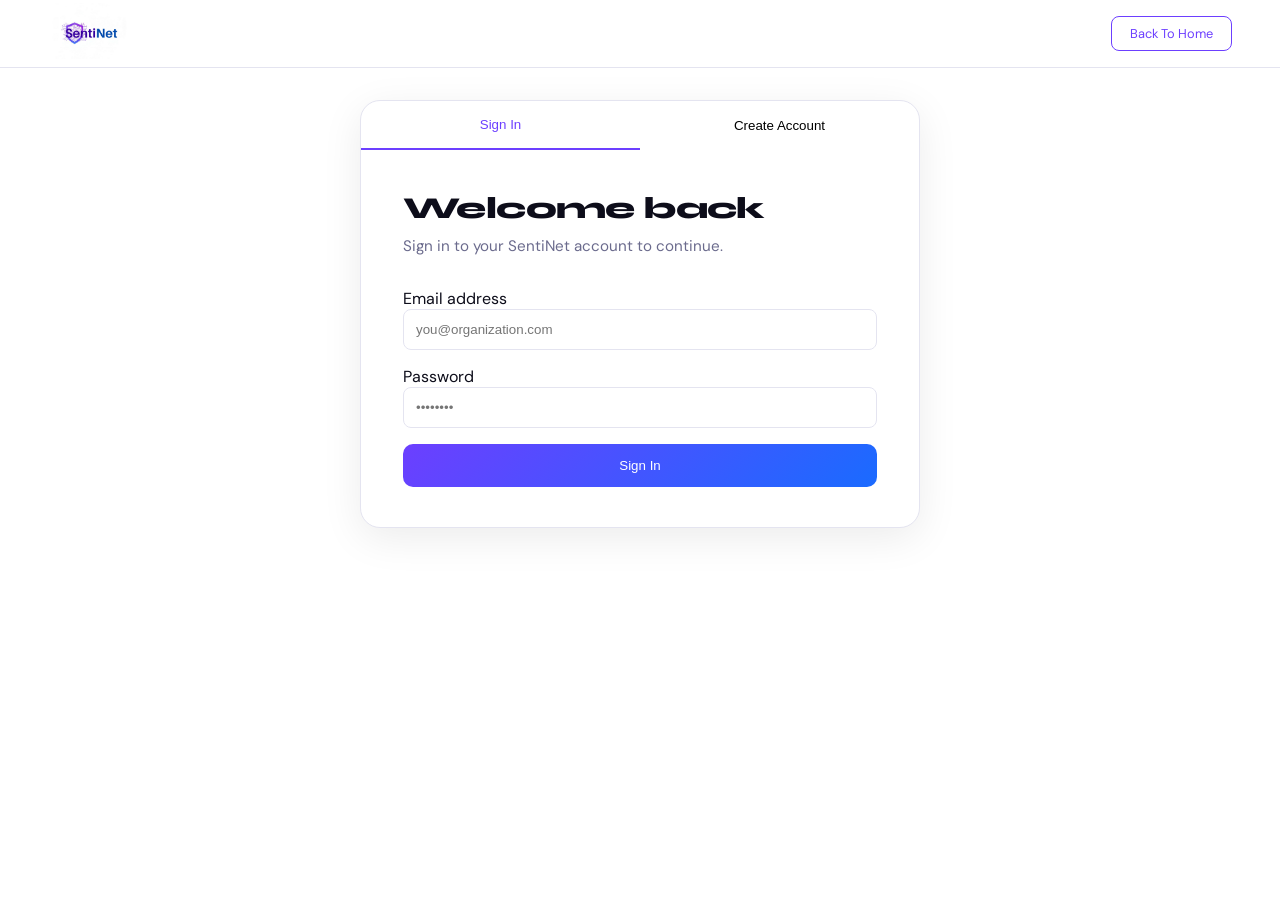
==== signin.html @ ac6060fc "Initial commit" ====
<!DOCTYPE html>
<html lang="en">
<head>
  <meta charset="UTF-8" />
  <meta name="viewport" content="width=device-width, initial-scale=1.0" />
  <title>SentiNet – Sign In</title>

  <!-- Fonts -->
  <link rel="preconnect" href="https://fonts.googleapis.com" />
  <link rel="preconnect" href="https://fonts.gstatic.com" crossorigin />
  <link href="https://fonts.googleapis.com/css2?family=Syne:wght@400;600;700;800&family=DM+Sans:wght@300;400;500&display=swap" rel="stylesheet" />

  <!-- CSS -->
  <link rel="stylesheet" href="signin.css" />
   <link rel="stylesheet" href="styles.css" />

</head>

<body>

  <!-- NAV -->
  <nav>
    <a href="index.html" class="nav-brand">
        <img src="logo.jpeg" alt="logo" class="nav-logo" img/>
    </a>

    <a href="index.html" class="btn-backtohome">Back To Home</a>
  </nav>

  <!-- PAGE -->
  <div class="page">
    <div class="card" id="card">

      <!-- TABS -->
      <div class="tabs">
        <button class="tab active" onclick="switchTab('signin')">Sign In</button>
        <button class="tab" onclick="switchTab('register')">Create Account</button>
      </div>

      <!-- SIGN IN -->
      <div class="panel" id="panel-signin">
        <p class="panel-title">Welcome back</p>
        <p class="panel-sub">Sign in to your SentiNet account to continue.</p>

        <div class="form-group">
          <label>Email address</label>
          <input type="email" id="si-email" placeholder="you@organization.com" />
        </div>

        <div class="form-group">
          <label>Password</label>
          <input type="password" id="si-password" placeholder="••••••••" />
          <p class="err-msg" id="si-err"></p>
        </div>

        <button class="btn-primary" onclick="handleSignIn()">
          Sign In
        </button>
      </div>

      <!-- REGISTER -->
      <div class="panel hidden" id="panel-register">
        <p class="panel-title">Create account</p>
        <p class="panel-sub">Set up your SentiNet profile.</p>

        <div class="row-2">
          <div class="form-group">
            <label>Full Name</label>
            <input type="text" id="reg-name" />
          </div>

          <div class="form-group">
            <label>Organization</label>
            <input type="text" id="reg-org" />
          </div>
        </div>

        <div class="form-group">
          <label>Your Role</label>
          <select id="reg-role">
            <option disabled selected>Select role</option>
            <option>IT Administrator</option>
            <option>Network Manager</option>
            <option>Security Officer</option>
            <option>Office Manager</option>
          </select>
        </div>

        <div class="form-group">
          <label>Email</label>
          <input type="email" id="reg-email" />
        </div>

        <div class="form-group">
          <label>Password</label>
          <input type="password" id="reg-password" />
        </div>

        <div class="form-group">
          <label>Confirm Password</label>
          <input type="password" id="reg-confirm" />
          <p class="err-msg" id="reg-err"></p>
        </div>

        <button class="btn-primary" onclick="handleRegister()">
          Create Account
        </button>
      </div>

      <!-- SUCCESS -->
      <div class="success-screen" id="success-screen">
        <div class="success-icon">✔</div>
        <p class="success-title">Account created!</p>
        <p class="success-sub" id="success-msg"></p>

        <button class="btn-primary" onclick="window.location.href='dashboard.html'">
          Go to Dashboard
        </button>
      </div>

    </div>
  </div>

  <!-- JS -->
  <script src="signin.js"></script>

</body>
</html>
---- signin.css ----
/* RESET */
*, *::before, *::after {
  box-sizing: border-box;
  margin: 0;
  padding: 0;
}

:root {
  --white:#fff;
  --off:#f7f7fb;
  --purple:#6c3fff;
  --blue:#1a6bff;
  --ink:#0d0d1a;
  --muted:#6b6b8d;
  --border:#e4e4f0;
  --error:#ef4444;
}

body {
  font-family: 'DM Sans', sans-serif;
  background: var(--off);
  min-height: 100vh;
}

/* NAV */
nav {
  position: fixed;
  top: 0;
  width: 100%;
  height: 68px;
  display: flex;
  justify-content: space-between;
  align-items: center;
  padding: 0 48px;
  background: rgba(255,255,255,0.9);
  border-bottom: 1px solid var(--border);
}


/* LAYOUT */
.page {
  display: flex;
  justify-content: center;
  align-items: center;
  padding: 100px 20px;
}

.card {
  background: #fff;
  border: 1px solid var(--border);
  border-radius: 20px;
  width: 100%;
  max-width: 560px; 
  overflow: hidden;
  box-shadow: 0 10px 40px rgba(0,0,0,0.08); 
}

/* TABS */
.tabs {
  display: flex;
}

.tab {
  flex: 1;
  padding: 16px;
  border: none;
  background: transparent;
  cursor: pointer;
}

.tab.active {
  color: var(--purple);
  border-bottom: 2px solid var(--purple);
}

/* PANELS */
.panel {
  padding: 40px 42px; 
}

.panel-title {
  font-family: 'Syne', sans-serif;
  font-size: 1.9rem;
  font-weight: 800;
  letter-spacing: -0.02em;
  margin-bottom: 8px;
  color: var(--ink);
}

.panel-sub {
  font-size: 0.95rem;
  color: var(--muted);
  margin-bottom: 30px;
  line-height: 1.6;
}
.hidden {
  display: none;
}

/* FORM */
.form-group {
  margin-bottom: 16px;
}

input, select {
  width: 100%;
  padding: 12px;
  border: 1px solid var(--border);
  border-radius: 8px;
}

/* BUTTON */
.btn-primary {
  width: 100%;
  padding: 14px;
  background: linear-gradient(135deg,var(--purple),var(--blue));
  color: #fff;
  border: none;
  border-radius: 10px;
  cursor: pointer;
}

/* ERROR */
.err-msg {
  color: var(--error);
  font-size: 0.8rem;
  margin-top: 6px;
}

/* SUCCESS */
.success-screen {
  display: none;
  text-align: center;
  padding: 40px;
}

.success-icon {
  font-size: 40px;
  margin-bottom: 10px;
}

.btn-backtohome {
  border: 1px solid var(--purple);
  padding: 8px 18px;
  border-radius: 8px;
  color: var(--purple);
  text-decoration: none;
  font-size: 0.8rem;
}
---- styles.css ----
/* RESET */
*, *::before, *::after {
  box-sizing: border-box;
  margin: 0;
  padding: 0;
}

/* VARIABLES */
:root {
  --white:   #ffffff;
  --off:     #f7f7fb;
  --purple:  #6c3fff;
  --blue:    #1a6bff;
  --ink:     #0d0d1a;
  --muted:   #6b6b8d;
  --border:  #e4e4f0;
}

/* BODY */
body {
  font-family: 'DM Sans', sans-serif;
  background: var(--white);
  color: var(--ink);
}

/* NAV */
nav {
  position: fixed;
  top: 0;
  width: 100%;
  height: 68px;
  display: flex;
  justify-content: space-between;
  align-items: center;
  padding: 0 48px;
  background: rgba(255,255,255,0.9);
  border-bottom: 1px solid var(--border);
}

.btn-signin {
  border: 1px solid var(--purple);
  padding: 8px 18px;
  border-radius: 8px;
  color: var(--purple);
  text-decoration: none;
  font-size: 0.8rem;
}

.btn-signin:hover {
  background: var(--purple);
  color: white;
}

/* HERO */
.hero {
  min-height: 100vh;
  padding: 120px 20px;
  text-align: center;
}

/* TEXT */
.hero-eyebrow {
  color: var(--purple);
  font-size: 0.75rem;
  margin-bottom: 12px;
}

.hero-title {
  font-family: 'Syne', sans-serif;
  font-size: 3rem;
  margin-bottom: 16px;
}

.accent {
  color: var(--blue);
}

.hero-sub {
  color: var(--muted);
  max-width: 500px;
  margin: 0 auto 40px;
}

/* STATS */
.stats-row {
  display: flex;
  border: 1px solid var(--border);
  border-radius: 12px;
  overflow: hidden;
  margin: 40px auto;
  max-width: 800px;
}

.stat-item {
  flex: 1;
  padding: 20px;
}

.stat-item:not(:last-child) {
  border-right: 1px solid var(--border);
}

.stat-num {
  font-weight: bold;
  font-size: 1.5rem;
  color: var(--purple);
}

.stat-label {
  font-size: 0.8rem;
  color: var(--muted);
}

/* CTA */
.btn-cta {
  background: linear-gradient(135deg, var(--purple), var(--blue));
  color: white;
  padding: 14px 30px;
  border-radius: 10px;
  text-decoration: none;
  display: inline-flex;
  gap: 8px;
}

/* FOOTER */
footer {
  text-align: center;
  padding: 20px;
  font-size: 0.8rem;
  color: var(--muted);
}

/* MOBILE */
@media (max-width: 700px) {
  .stats-row {
    flex-direction: column;
  }

  .stat-item:not(:last-child) {
    border-right: none;
    border-bottom: 1px solid var(--border);
  }
}

/*TOP IMAGE */
.nav-logo {
  height: 56px;      
  width: auto;       
  object-fit: contain;
}
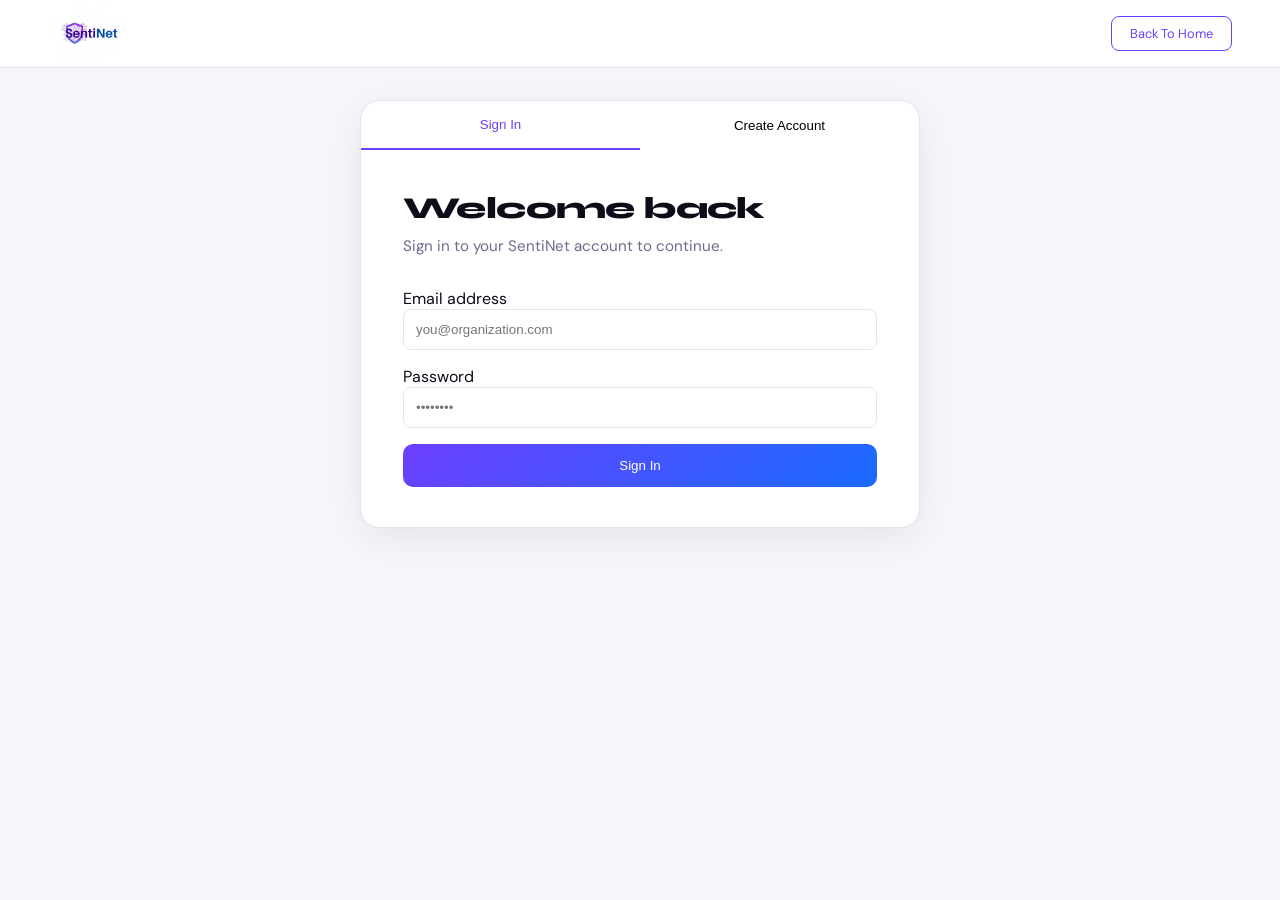
==== commit a26e698d: "Added main dashboard and mock data" ====
--- a/signin.html
+++ b/signin.html
@@ -11,7 +11,6 @@
   <link href="https://fonts.googleapis.com/css2?family=Syne:wght@400;600;700;800&family=DM+Sans:wght@300;400;500&display=swap" rel="stylesheet" />
 
   <!-- CSS -->
-  <link rel="stylesheet" href="signin.css" />
    <link rel="stylesheet" href="styles.css" />
 
 </head>
--- a/styles.css
+++ b/styles.css
@@ -147,4 +147,156 @@
   height: 56px;      
   width: auto;       
   object-fit: contain;
-}+}
+
+
+/*SIGN IN PAGE STYLES */
+/* RESET */
+*, *::before, *::after {
+  box-sizing: border-box;
+  margin: 0;
+  padding: 0;
+}
+
+:root {
+  --white:#fff;
+  --off:#f7f7fb;
+  --purple:#6c3fff;
+  --blue:#1a6bff;
+  --ink:#0d0d1a;
+  --muted:#6b6b8d;
+  --border:#e4e4f0;
+  --error:#ef4444;
+}
+
+body {
+  font-family: 'DM Sans', sans-serif;
+  background: var(--off);
+  min-height: 100vh;
+}
+
+/* NAV */
+nav {
+  position: fixed;
+  top: 0;
+  width: 100%;
+  height: 68px;
+  display: flex;
+  justify-content: space-between;
+  align-items: center;
+  padding: 0 48px;
+  background: rgba(255,255,255,0.9);
+  border-bottom: 1px solid var(--border);
+}
+
+
+/* LAYOUT */
+.page {
+  display: flex;
+  justify-content: center;
+  align-items: center;
+  padding: 100px 20px;
+}
+
+.card {
+  background: #fff;
+  border: 1px solid var(--border);
+  border-radius: 20px;
+  width: 100%;
+  max-width: 560px; 
+  overflow: hidden;
+  box-shadow: 0 10px 40px rgba(0,0,0,0.08); 
+}
+
+/* TABS */
+.tabs {
+  display: flex;
+}
+
+.tab {
+  flex: 1;
+  padding: 16px;
+  border: none;
+  background: transparent;
+  cursor: pointer;
+}
+
+.tab.active {
+  color: var(--purple);
+  border-bottom: 2px solid var(--purple);
+}
+
+/* PANELS */
+.panel {
+  padding: 40px 42px; 
+}
+
+.panel-title {
+  font-family: 'Syne', sans-serif;
+  font-size: 1.9rem;
+  font-weight: 800;
+  letter-spacing: -0.02em;
+  margin-bottom: 8px;
+  color: var(--ink);
+}
+
+.panel-sub {
+  font-size: 0.95rem;
+  color: var(--muted);
+  margin-bottom: 30px;
+  line-height: 1.6;
+}
+.hidden {
+  display: none;
+}
+
+/* FORM */
+.form-group {
+  margin-bottom: 16px;
+}
+
+input, select {
+  width: 100%;
+  padding: 12px;
+  border: 1px solid var(--border);
+  border-radius: 8px;
+}
+
+/* BUTTON */
+.btn-primary {
+  width: 100%;
+  padding: 14px;
+  background: linear-gradient(135deg,var(--purple),var(--blue));
+  color: #fff;
+  border: none;
+  border-radius: 10px;
+  cursor: pointer;
+}
+
+/* ERROR */
+.err-msg {
+  color: var(--error);
+  font-size: 0.8rem;
+  margin-top: 6px;
+}
+
+/* SUCCESS */
+.success-screen {
+  display: none;
+  text-align: center;
+  padding: 40px;
+}
+
+.success-icon {
+  font-size: 40px;
+  margin-bottom: 10px;
+}
+
+.btn-backtohome {
+  border: 1px solid var(--purple);
+  padding: 8px 18px;
+  border-radius: 8px;
+  color: var(--purple);
+  text-decoration: none;
+  font-size: 0.8rem;
+}
